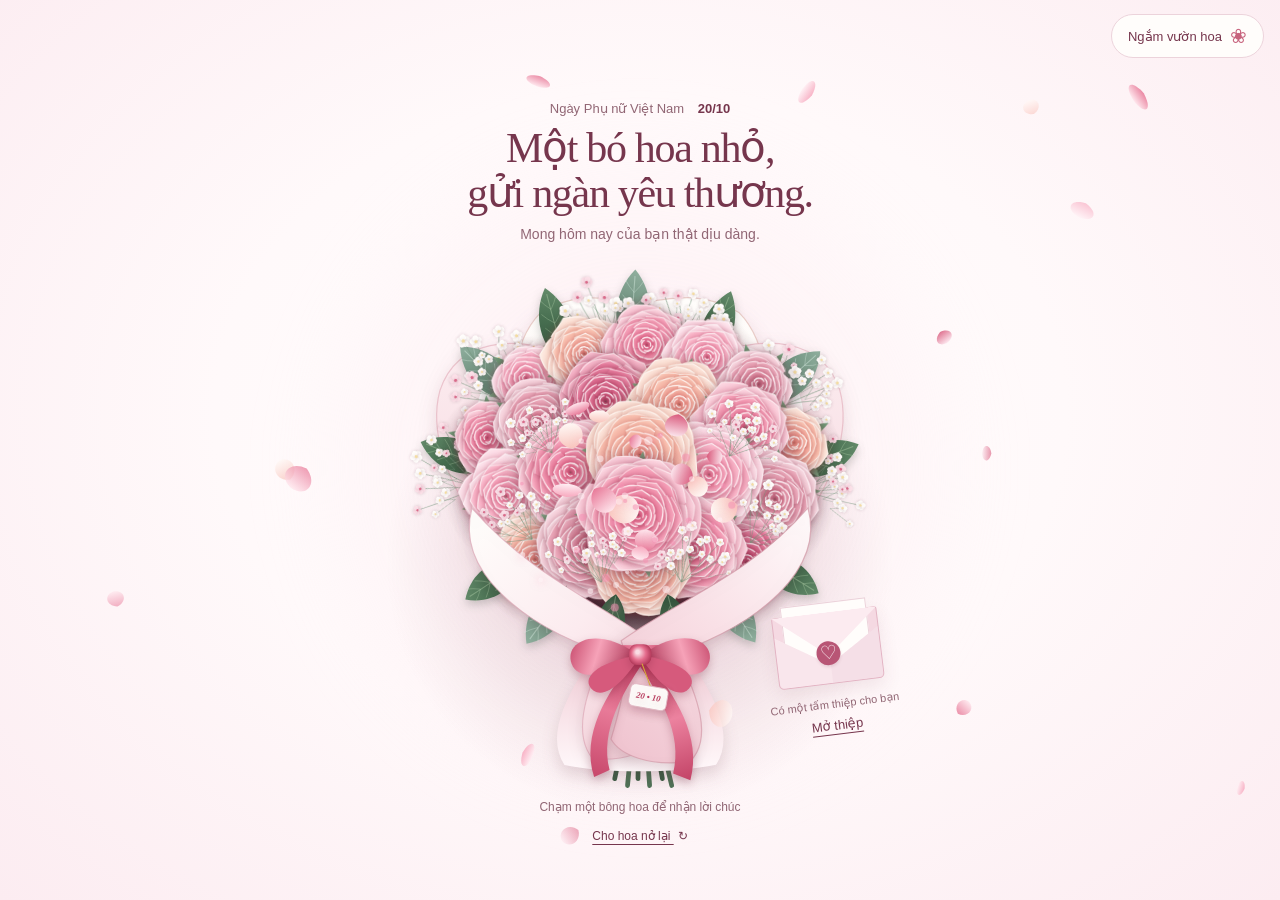
==== index.html @ ec971d17 "Them trang hoa va album" ====
<!DOCTYPE html>
<html lang="vi">
<head>
  <meta charset="UTF-8">
  <meta name="viewport" content="width=device-width, initial-scale=1.0">
  <meta name="theme-color" content="#fff8fa">
  <meta name="description" content="Một bó hoa và tấm thiệp nhỏ, gửi những lời chúc dịu dàng nhân ngày Phụ nữ Việt Nam 20/10.">
  <title>Một bó hoa dành tặng bạn · 20/10</title>
  <link rel="stylesheet" href="./style.css">
  <script src="./script.js" defer></script>
  <script src="./card.js" defer></script>
  <script src="./album.js" defer></script>
</head>
<body>
  <main>
    <a class="garden-link" href="./garden.html">Ngắm vườn hoa <span aria-hidden="true">❀</span></a>
    <canvas id="ambientPetalsCanvas" aria-hidden="true"></canvas>
    <header class="greeting">
      <p class="occasion">Ngày Phụ nữ Việt Nam <span>20/10</span></p>
      <h1>Một bó hoa nhỏ,<br>gửi ngàn yêu thương.</h1>
      <p class="greeting-caption">Mong hôm nay của bạn thật dịu dàng.</p>
    </header>

    <div class="gift-layout">
      <section class="scene-column" aria-label="Hoa và những lời chúc 20/10">


        <div class="gift-visuals">
          <div class="bouquet-composition">
            <div id="bouquetStageWrapper" role="button" tabindex="0"
              aria-label="Bó hoa hồng. Nhấn Enter để nhận lời chúc; dùng phím mũi tên để chọn bông hoa."
              aria-describedby="bouquetHint">
              <canvas id="bouquetCanvas" aria-hidden="true"></canvas>
            </div>
            <button class="envelope-button" id="openCard" type="button" aria-haspopup="dialog" aria-controls="greetingCard" aria-expanded="false" hidden>
              <span class="envelope" aria-hidden="true"><span class="envelope-letter">Gửi bạn</span><span class="envelope-seal">♡</span></span>
              <span class="envelope-caption">Có một tấm thiệp cho bạn</span>
              <span class="envelope-action">Mở thiệp</span>
            </button>
          </div>

        </div>

        <footer class="scene-footer">
          <p id="bouquetHint" class="bouquet-hint">Chạm một bông hoa để nhận lời chúc</p>
          <p id="roseWish" class="rose-wish" role="status" aria-live="polite" aria-atomic="true"></p>
          <button class="text-button" id="replayBloom" type="button">Cho hoa nở lại <span aria-hidden="true">↻</span></button>
        </footer>
      </section>

      <dialog id="greetingCard" class="card-dialog" aria-labelledby="cardTitle">
        <div class="letter-paper">
          <button class="close-button" id="closeCard" type="button" aria-label="Đóng thiệp">×</button>
          <div id="cardReading">
            <div class="letter-date" aria-label="Ngày 20 tháng 10"><span>20</span><span class="date-stem" aria-hidden="true"></span><span>10</span></div>
            <p class="letter-recipient">Gửi <span id="cardRecipient">bạn</span>,</p>
            <h2 id="cardTitle">Chúc bạn một ngày<br>thật nhiều yêu thương.</h2>
            <div class="letter-flower" aria-hidden="true">❀</div>
            <p id="cardMessage" class="letter-message"></p>
            <div class="letter-signoff"><p>Với thật nhiều thương mến,</p><p id="cardSender" class="letter-signature"></p></div>
            <div class="letter-fold" aria-hidden="true"></div>
            <div class="letter-actions"><button id="viewAlbum" class="text-button" type="button" aria-controls="memoryAlbum">Xem album kỷ niệm <span aria-hidden="true">♡</span></button><button id="editCard" class="text-button" type="button" hidden disabled style="display: none">Viết lời chúc riêng <span aria-hidden="true">✎</span></button></div>
          </div>
          <form id="cardEditor" hidden>
            <p class="editor-intro">Một tấm thiệp mang lời của bạn.</p>
            <h2 id="editorTitle" class="editor-title">Viết chút yêu thương</h2>
            <label for="recipientInput">Gửi đến</label>
            <input id="recipientInput" name="recipient" maxlength="60" required autocomplete="off">
            <label for="messageInput">Lời chúc 20/10</label>
            <textarea id="messageInput" name="message" rows="7" maxlength="1500" required></textarea>
            <label for="senderInput">Người gửi</label>
            <input id="senderInput" name="sender" maxlength="60" required autocomplete="off">
            <p class="editor-hint">Lời chúc được lưu trên trình duyệt này.</p>
            <div class="editor-actions"><button class="primary-button" type="submit">Lưu lời chúc</button><button class="text-button" id="cancelEdit" type="button">Hủy</button></div>
          </form>
          <p id="cardStatus" class="card-status" role="status" aria-live="polite"></p>
        </div>
      </dialog>
    </div>
    <section id="memoryAlbum" class="memory-album" aria-labelledby="albumTitle" hidden>
      <header class="album-heading">
        <p class="album-note">Một chút kỷ niệm, dành riêng cho bạn</p>
        <h2 id="albumTitle">Những khoảnh khắc thương yêu</h2>
        <button id="toggleAlbum" class="text-button" type="button" aria-expanded="false" aria-controls="albumPhotos">Xòe album <span aria-hidden="true">♡</span></button>
        <button id="editAlbum" class="text-button" type="button" aria-expanded="false" aria-controls="albumPhotos" hidden disabled style="display: none">Thay ảnh <span aria-hidden="true">✎</span></button>
      </header>
      <p id="albumEditHint" class="album-edit-hint" hidden>Chọn ảnh từ thiết bị của bạn, tối đa 20 MB mỗi ảnh. Ảnh được lưu trên trình duyệt này, không tự gửi sang thiết bị khác.</p>
      <p id="albumStatus" class="album-status" role="status" aria-live="polite" aria-atomic="true"></p>
      <div id="albumPhotos" class="album-photos">
        <figure class="portrait-card album-card">
          <div class="portrait-photo"><img src="./1792484573149_143791436889510310_5684396453165564859_c3d81b5c82766c2d0da691052097fcc3.jpg" alt="Ảnh kỷ niệm thứ nhất của người nhận thiệp" width="2560" height="1706" decoding="async"></div>
          <figcaption><span class="portrait-dedication">Một nụ cười rất thương.</span><span class="portrait-date">Những ngày thật vui</span></figcaption>
          <div class="photo-actions" hidden>
            <button class="text-button change-photo" type="button" aria-label="Đổi ảnh thứ nhất">Đổi ảnh</button>
            <button class="text-button reset-photo" type="button" aria-label="Khôi phục ảnh thứ nhất" disabled>Ảnh ban đầu</button>
            <input class="photo-input" type="file" accept="image/*" aria-label="Chọn ảnh thứ nhất" hidden>
          </div>
        </figure>
        <figure class="portrait-card album-card">
          <div class="portrait-photo"><img src="./1792484573126_143791436889510310_5684396453165564859_e2617473b10d780e3cf9fa07b4cbc64a.jpg" alt="Ảnh kỷ niệm thứ hai của người nhận thiệp" width="930" height="1240" decoding="async" loading="lazy"></div>
          <figcaption><span class="portrait-dedication">Bình yên từ điều nhỏ.</span><span class="portrait-date">Một khoảnh khắc dịu dàng</span></figcaption>
          <div class="photo-actions" hidden>
            <button class="text-button change-photo" type="button" aria-label="Đổi ảnh thứ hai">Đổi ảnh</button>
            <button class="text-button reset-photo" type="button" aria-label="Khôi phục ảnh thứ hai" disabled>Ảnh ban đầu</button>
            <input class="photo-input" type="file" accept="image/*" aria-label="Chọn ảnh thứ hai" hidden>
          </div>
        </figure>
        <figure class="portrait-card album-card">
          <div class="portrait-photo"><img src="./1792484573165_143791436889510310_5684396453165564859_6ea7ec92d2b8ab52f98cfe31c3bd6d87.jpg" alt="Ảnh kỷ niệm thứ ba của người nhận thiệp" width="1920" height="2560" decoding="async" loading="lazy"></div>
          <figcaption><span class="portrait-dedication">Mong bạn luôn rạng rỡ.</span><span class="portrait-date">Hôm nay và cả mai sau</span></figcaption>
          <div class="photo-actions" hidden>
            <button class="text-button change-photo" type="button" aria-label="Đổi ảnh thứ ba">Đổi ảnh</button>
            <button class="text-button reset-photo" type="button" aria-label="Khôi phục ảnh thứ ba" disabled>Ảnh ban đầu</button>
            <input class="photo-input" type="file" accept="image/*" aria-label="Chọn ảnh thứ ba" hidden>
          </div>
        </figure>
      </div>
      <p class="album-footnote">Có những điều nhỏ, nhớ lại vẫn thấy vui.</p>
    </section>
    <noscript><p class="noscript-message">Bật JavaScript để ngắm hoa nở và mở thiệp 20/10 nhé.</p></noscript>
  </main>
</body>
</html>
---- style.css ----
:root {
  --paper: #fffdfb;
  --blush: #fff8fa;
  --rose: #c7637d;
  --ink: #76364d;
  --muted: #916674;
  --line: #ecd3db;
  --bouquet-size: clamp(210px, calc(100dvh - 300px), 560px);
  color: var(--ink);
  font-family: "Segoe UI", Arial, sans-serif;
  font-synthesis: none;
}
* { box-sizing: border-box; }
[hidden] { display: none !important; }
html, body { margin: 0; min-width: 320px; min-height: 100%; }
body {
  background: radial-gradient(ellipse at 50% 46%, #fffdfd 0%, #fff9fa 47%, #fcecf1 100%);
  -webkit-tap-highlight-color: transparent;
}
button, input, textarea { font: inherit; }
button { color: inherit; cursor: pointer; touch-action: manipulation; }
button:focus-visible, a:focus-visible, [tabindex]:focus-visible, input:focus-visible, textarea:focus-visible {
  outline: 2px solid var(--ink); outline-offset: 5px;
}
main {
  min-height: 100vh; min-height: 100dvh;
  display: grid; align-content: center;
  position: relative; isolation: isolate;
  padding: max(72px, calc(env(safe-area-inset-top) + 64px)) clamp(16px, 3vw, 48px) max(16px, env(safe-area-inset-bottom));
}
.garden-link {
  position: absolute; top: max(14px, env(safe-area-inset-top));
  right: max(16px, env(safe-area-inset-right)); z-index: 4;
  display: inline-flex; align-items: center; gap: 8px;
  min-height: 44px; padding: 10px 16px; border: 1px solid var(--line); border-radius: 24px;
  background: var(--paper); color: var(--ink); font-size: 13px; text-decoration: none;
}
.garden-link:hover { background: #fae7ef; }
.garden-link span { color: var(--rose); font-size: 20px; line-height: 1; }
.gift-layout {
  width: min(100%, 1040px); margin-inline: auto;
  display: grid; grid-template-columns: minmax(0, 1fr); align-items: start;
  gap: 32px clamp(28px, 4vw, 60px);
}
.scene-column { min-width: 0; display: flex; flex-direction: column; align-items: center; }
.gift-visuals {
  width: 100%; margin: 4px auto 0; display: grid; place-items: center;
}
.portrait-card {
  position: relative; min-width: 0; width: 100%; max-width: 275px;
  justify-self: center; margin: 0; padding: 10px 10px 0;
  background: var(--paper); border: 1px solid #ecd3db99;
  box-shadow: 0 14px 40px #76364d10, 0 2px 7px #76364d08;
  transform-origin: top left;
}
.portrait-photo { overflow: hidden; aspect-ratio: 3 / 4; background: #f3e4e5; }
.portrait-photo img { display: block; width: 100%; height: 100%; object-fit: cover; object-position: center; }
.portrait-card figcaption { padding: 19px 6px 20px; text-align: center; }
.portrait-dedication { display: block; font: italic clamp(16px, 1.6vw, 21px)/1.45 "Palatino Linotype", Georgia, serif; text-wrap: pretty; }
.portrait-date { display: block; color: var(--muted); margin-top: 11px; font-size: 10px; line-height: 1.6; }
main::before {
  content: ''; position: absolute; left: 50%; top: 52%; z-index: -1;
  width: min(90vw, 700px); aspect-ratio: 1;
  transform: translate(-50%, -50%); border-radius: 50%;
  background: radial-gradient(circle, rgba(252, 210, 223, .45), rgba(254, 235, 242, .16) 57%, transparent 73%);
  filter: blur(26px); pointer-events: none;
}
.greeting { width: fit-content; max-width: 100%; margin: 0 auto 8px; transform-origin: top left; position: relative; z-index: 1; text-align: center; }
.occasion { margin: 0 0 10px; font-size: 13px; color: var(--muted); }
.occasion span { margin-left: 10px; color: var(--ink); font-weight: 600; }
h1, h2, .letter-recipient { font-family: "Palatino Linotype", "Book Antiqua", Palatino, Georgia, serif; font-weight: 400; }
h1 { margin: 0; font-size: clamp(28px, 3.4vw, 42px); line-height: 1.08; letter-spacing: -1.3px; }
.greeting-caption { font-size: 14px; color: var(--muted); margin: 10px 0 0; }
.bouquet-composition {
  position: relative; min-width: 0; margin: -12px auto -8px;
  width: min(100%, var(--bouquet-size));
  transform-origin: top left;
}
#bouquetStageWrapper {
  position: relative; width: 100%; aspect-ratio: 1; border-radius: 45%;
  cursor: pointer; touch-action: manipulation;
  animation: bouquet-entrance 1.15s cubic-bezier(.16, 1, .3, 1) both;
}
#bouquetCanvas { width: 100%; height: 100%; display: block; }
.envelope-button {
  position: absolute; right: 8px; top: 66%; width: clamp(126px, 29%, 164px);
  padding: 0; border: 0; background: transparent; text-align: center;
  transform: rotate(-7deg); animation: envelope-arrival .8s cubic-bezier(.2,.8,.2,1) both;
}
.envelope {
  position: relative; display: block; width: 106px; height: 72px; margin: 0 auto 12px;
  background: #f5d9e2; border: 1px solid #e3b5c4; border-radius: 2px 2px 5px 5px;
  box-shadow: 0 8px 18px #76364d18;
}
.envelope::before {
  content: ''; position: absolute; inset: 0; z-index: 2;
  background: linear-gradient(32deg, #f9e6ec 49%, transparent 50%) left / 51% 100% no-repeat,
              linear-gradient(-32deg, #f5dfe7 49%, transparent 50%) right / 51% 100% no-repeat;
  border-radius: inherit;
}
.envelope::after {
  content: ''; position: absolute; inset: -1px -1px 0; z-index: 3;
  background: #fcebf0; clip-path: polygon(0 0, 100% 0, 50% 61%);
  transform-origin: top; transition: transform .4s ease;
}
.envelope-letter {
  position: absolute; inset: -11px 9px 9px; padding: 12px 0 0;
  background: var(--paper); border: 1px solid var(--line);
  font-family: Georgia, serif; font-style: italic; font-size: 13px;
  transition: transform .4s ease;
}
.envelope-seal {
  position: absolute; left: calc(50% - 12px); top: 28px; z-index: 4;
  width: 24px; height: 24px; border-radius: 50%; background: #b85575;
  color: #fff6f8; font: 19px/24px Georgia, serif; box-shadow: 0 2px 3px #76364d22;
}
.envelope-caption, .envelope-action { display: block; font-size: 11px; line-height: 1.5; }
.envelope-caption { color: var(--muted); }
.envelope-action { font-size: 13px; text-decoration: underline; text-underline-offset: 4px; margin-top: 3px; }
@media (hover: hover) {
  .envelope-button:hover .envelope-letter { transform: translateY(-7px); }
  .envelope-button:hover .envelope::after { transform: rotateX(35deg); }
}
.scene-footer { transform-origin: top left; width: min(100%, 540px); margin-top: 6px; text-align: center; position: relative; z-index: 1; }
.bouquet-hint { font-size: 12px; color: var(--muted); margin: 0; }
.rose-wish { font: italic 17px/1.6 Georgia, serif; margin: 6px auto 2px; max-width: 440px; min-height: 54px; text-wrap: pretty; }
.rose-wish:empty { min-height: 0; margin: 0; }
.rose-wish.is-new { animation: wish-arrival .4s ease both; }
.text-button { border: 0; background: transparent; padding: 12px 8px; font-size: 12px; text-decoration: underline; text-underline-offset: 4px; }
.text-button span { display: inline-block; margin-left: 4px; text-decoration: none; }
#replayBloom { margin-top: 3px; }
#ambientPetalsCanvas { position: fixed; inset: 0; width: 100%; height: 100%; display: block; pointer-events: none; z-index: 2; }
.card-dialog {
  position: relative; z-index: 3; inset: auto; justify-self: center; align-self: start;
  width: min(100%, 620px); min-width: 0; max-width: none; max-height: none; margin: 0;
  padding: 0; border: 0; border-radius: 5px; color: var(--ink);
  background: var(--paper); box-shadow: 0 20px 70px #76364d14, 0 2px 8px #76364d0d;
  overflow: visible; scroll-margin-block: 24px;
}
.card-dialog[open] { animation: letter-open .45s .4s cubic-bezier(.16,1,.3,1) both; }
.letter-paper { position: relative; padding: 18px 30px 10px; background: linear-gradient(90deg, transparent 49.7%, #eedde33b 50%, transparent 50.3%), var(--paper); }
.letter-paper::before { content: ''; position: absolute; inset: 10px; border: 1px solid #ecd3db99; border-radius: 2px; pointer-events: none; }
.close-button { position: absolute; right: 15px; top: 14px; z-index: 1; width: 36px; height: 36px; background: transparent; border: 0; border-radius: 50%; font-size: 25px; font-weight: 300; }
.close-button:hover { background: #f9eaf0; }
.letter-date { display: flex; align-items: center; justify-content: center; gap: 13px; font: 28px/1.1 Georgia, serif; color: var(--rose); margin: 0 0 10px; }
.date-stem { width: 1px; height: 32px; background: var(--line); transform: rotate(25deg); }
.letter-recipient { margin: 0 0 10px; font-size: 19px; overflow-wrap: anywhere; }
#cardTitle { margin: 0; font-size: 31px; line-height: 1.2; letter-spacing: -.6px; }
.letter-flower { text-align: center; font: 29px/1 Georgia, serif; color: var(--rose); margin: 6px 0 8px; }
.letter-message { white-space: pre-wrap; overflow-wrap: anywhere; font-size: 14px; line-height: 1.65; margin: 0; }
.message-paragraph { display: block; }
.message-paragraph + .message-paragraph { margin-top: 12px; }
.letter-signoff { margin-top: 10px; text-align: right; }
.letter-signoff > p:first-child { margin: 0 0 3px; font-size: 12px; color: var(--muted); }
.letter-signature { font: italic 23px/1.4 "Palatino Linotype", Georgia, serif; margin: 0; overflow-wrap: anywhere; }
.letter-fold { height: 1px; margin: 8px -30px 2px; background: #ecd3db77; box-shadow: 0 1px 2px #76364d08; }
.letter-actions { text-align: center; }
.letter-actions .text-button { padding-block: 8px; }
.card-status { font-size: 12px; color: var(--muted); text-align: center; margin: 0; line-height: 1.6; }
.card-status:not(:empty) { padding: 8px 0; }
.editor-intro { margin: 10px 0; font-size: 12px; color: var(--muted); }
.editor-title { font-size: 27px; line-height: 1.2; margin: 0 0 26px; }
#cardEditor label { display: block; font-size: 13px; margin: 18px 0 8px; }
#cardEditor input, #cardEditor textarea { width: 100%; border: 1px solid #dcb8c5; border-radius: 5px; background: #fff9fb; color: var(--ink); padding: 11px 12px; font-size: 14px; line-height: 1.6; }
#cardEditor textarea { resize: vertical; min-height: 150px; }
.editor-hint { font-size: 11px; color: var(--muted); line-height: 1.7; margin-top: 14px; }
.editor-actions { display: flex; align-items: center; gap: 16px; margin: 20px 0 10px; }
.primary-button { border: 1px solid var(--ink); border-radius: 5px; padding: 12px 20px; font-size: 13px; background: var(--ink); color: var(--paper); }
.noscript-message { text-align: center; font-size: 14px; }
/* The album is a second chapter, revealed only after the letter is opened. */
.memory-album {
  position: relative; z-index: 3; width: min(100%, 850px); min-width: 0;
  margin: clamp(32px, 4vw, 54px) auto 8px; text-align: center; scroll-margin-top: 32px;
  opacity: 0; transform: translateY(24px);
  transition: opacity .8s ease, transform .8s cubic-bezier(.2,.8,.2,1);
}
.memory-album.is-revealed { opacity: 1; transform: none; }
.album-heading { margin-bottom: 26px; }
.album-note { color: var(--muted); font-size: 12px; line-height: 1.7; margin: 0 0 12px; }
#albumTitle { font-size: clamp(26px, 3vw, 34px); line-height: 1.25; margin: 0 0 8px; letter-spacing: -.5px; }
.album-photos { display: grid; grid-template-columns: minmax(0, 1fr); gap: 28px; padding: 18px 18px 14px; }
.album-card { grid-area: 1 / 1; width: min(100%, 230px); max-width: none; transform-origin: center; }
.album-card:nth-child(1) { z-index: 3; transform: rotate(-3deg); }
.album-card:nth-child(2) { z-index: 2; transform: translate(12px, -6px) rotate(7deg); }
.album-card:nth-child(3) { z-index: 1; transform: translate(-12px, -10px) rotate(-9deg); }
.album-card .portrait-dedication { font-size: 17px; }
.album-card figcaption { padding: 16px 4px 18px; }
.album-card .portrait-date { margin-top: 8px; }
.album-edit-hint, .album-status { max-width: 520px; margin: 0 auto 16px; color: var(--muted); font-size: 12px; line-height: 1.7; }
.album-status:empty { display: none; }
.photo-actions { display: flex; justify-content: center; flex-wrap: wrap; gap: 0 4px; padding: 0 0 8px; }
.photo-actions .text-button { min-height: 44px; padding: 10px 6px; }
.photo-actions button:disabled { opacity: .5; cursor: default; }
.album-card[aria-busy="true"] .portrait-photo { opacity: .65; }
.memory-album.is-spread .album-photos { grid-template-columns: repeat(3, minmax(0, 1fr)); }
.memory-album.is-spread .album-card { grid-area: auto; transform: rotate(var(--photo-angle)); animation: photo-unfold .65s cubic-bezier(.2,.8,.2,1) both; }
.memory-album.is-spread .album-card:nth-child(1) { --photo-angle: -4deg; }
.memory-album.is-spread .album-card:nth-child(2) { --photo-angle: 2deg; animation-delay: .13s; }
.memory-album.is-spread .album-card:nth-child(3) { --photo-angle: -2deg; animation-delay: .26s; }
.album-footnote { margin: 22px 0 0; color: var(--muted); font: italic 15px/1.7 Georgia, serif; }
@keyframes photo-unfold {
  from { opacity: 0; transform: translateY(22px) rotate(0); }
  to { opacity: 1; transform: translateY(0) rotate(var(--photo-angle)); }
}
@media (min-width: 1100px) {
  body.card-open .gift-layout { grid-template-columns: minmax(0, 1fr) minmax(400px, 470px); align-items: center; }
  body.card-open .bouquet-composition { width: min(100%, var(--bouquet-size)); }
  body.card-open .envelope-button { right: 0; width: 126px; }
  body.card-open .envelope { width: 88px; height: 60px; }
  body.card-open .envelope-seal { top: 22px; }
  body.card-open .envelope-caption { font-size: 10px; }
  body.card-open .envelope-action { font-size: 12px; }
  body.card-open .card-dialog { width: 100%; }
}
@media (min-width: 601px) and (max-width: 1099px) {
  body.card-open .bouquet-composition { width: min(100%, var(--bouquet-size)); }
}
@media (max-width: 600px) {
  .occasion { font-size: 12px; margin-bottom: 8px; }
  .greeting { margin-bottom: 6px; }
  .greeting-caption { font-size: 12px; margin-top: 8px; }
  .gift-visuals { margin-top: 2px; }
  .bouquet-composition { margin-top: 0; margin-bottom: 4px; width: min(100%, var(--bouquet-size)); }
  .envelope-button { right: 6px; top: 68%; width: 130px; }
  .envelope { width: 88px; height: 60px; margin-bottom: 9px; }
  .envelope-seal { top: 22px; }
  .envelope-caption { font-size: 10px; }
  .envelope-action { font-size: 12px; }
  .rose-wish { font-size: 16px; padding: 0 10px; }
  .letter-paper { padding: 18px 24px 10px; }
  .letter-fold { margin-left: -24px; margin-right: -24px; }
  #cardTitle { font-size: 29px; }
  .memory-album.is-spread .album-photos { grid-template-columns: minmax(0, 1fr); gap: 32px; }
}
@keyframes bouquet-entrance { from { opacity: 0; transform: translateY(18px) scale(.92); } to { opacity: 1; transform: translateY(0) scale(1); } }
@keyframes envelope-arrival { from { opacity: 0; transform: translateY(14px) rotate(-12deg); } to { opacity: 1; transform: translateY(0) rotate(-7deg); } }
@keyframes letter-open { from { opacity: 0; transform: translateY(16px); } to { opacity: 1; transform: translateY(0); } }
@keyframes wish-arrival { from { opacity: 0; transform: translateY(5px); } to { opacity: 1; transform: translateY(0); } }
@media (prefers-reduced-motion: reduce) {
  *, *::before, *::after { animation: none !important; transition: none !important; scroll-behavior: auto !important; }
}

/* A portrait in the middle, with landscape frames on either side. */
.album-card:nth-child(1) .portrait-photo,
.album-card:nth-child(3) .portrait-photo { aspect-ratio: 3 / 2; }
.album-card .portrait-photo img { object-fit: contain; }
.memory-album.is-spread .album-photos { align-items: center; }
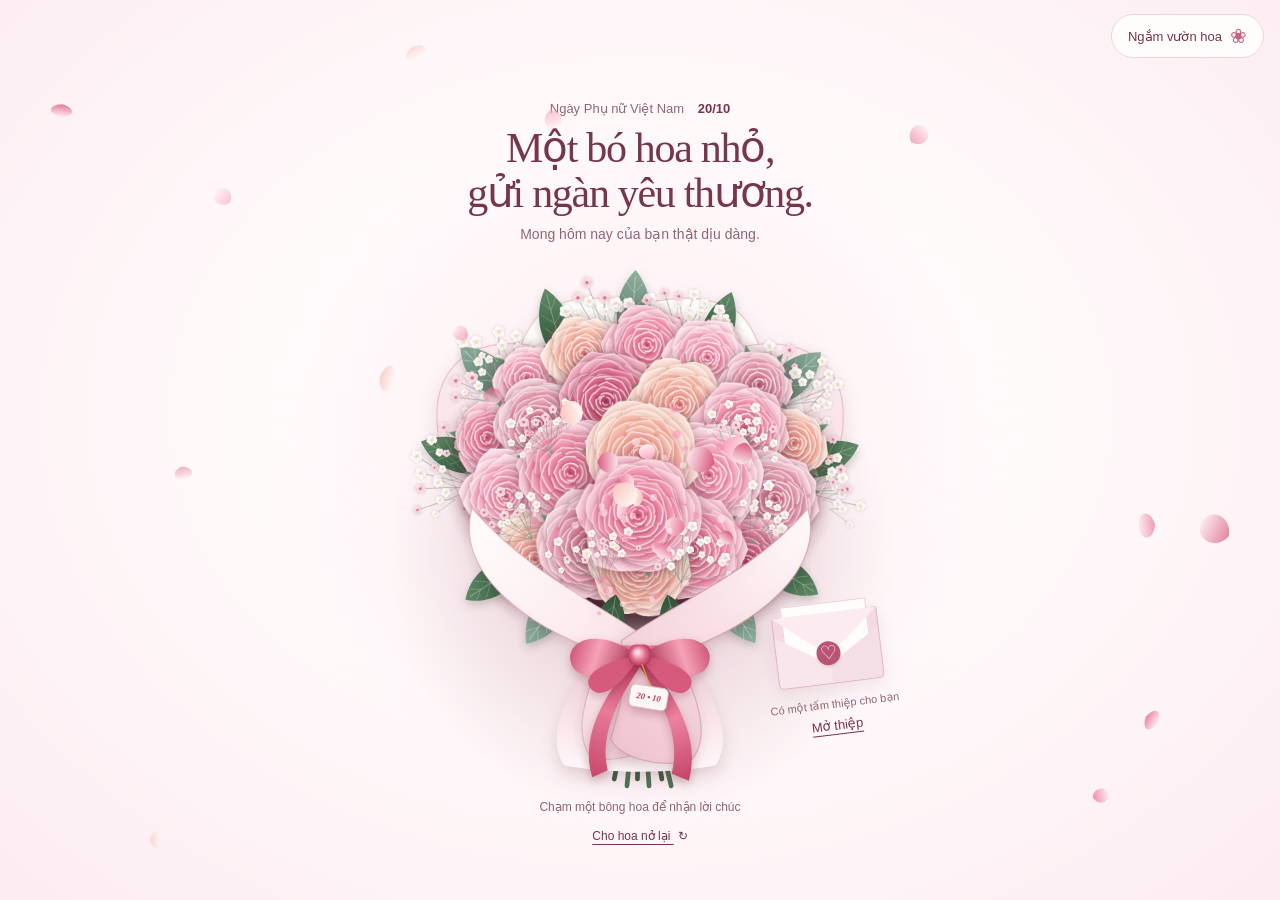
==== commit e1c76c4a: "Cap nhat loi gui den phu nu trong nha Quoc Anh" ====
--- a/index.html
+++ b/index.html
@@ -53,7 +53,7 @@
           <button class="close-button" id="closeCard" type="button" aria-label="Đóng thiệp">×</button>
           <div id="cardReading">
             <div class="letter-date" aria-label="Ngày 20 tháng 10"><span>20</span><span class="date-stem" aria-hidden="true"></span><span>10</span></div>
-            <p class="letter-recipient">Gửi <span id="cardRecipient">bạn</span>,</p>
+            <p class="letter-recipient">Gửi <span id="cardRecipient">những người phụ nữ tuyệt vời trong nhà của Quốc Anh</span>,</p>
             <h2 id="cardTitle">Chúc bạn một ngày<br>thật nhiều yêu thương.</h2>
             <div class="letter-flower" aria-hidden="true">❀</div>
             <p id="cardMessage" class="letter-message"></p>
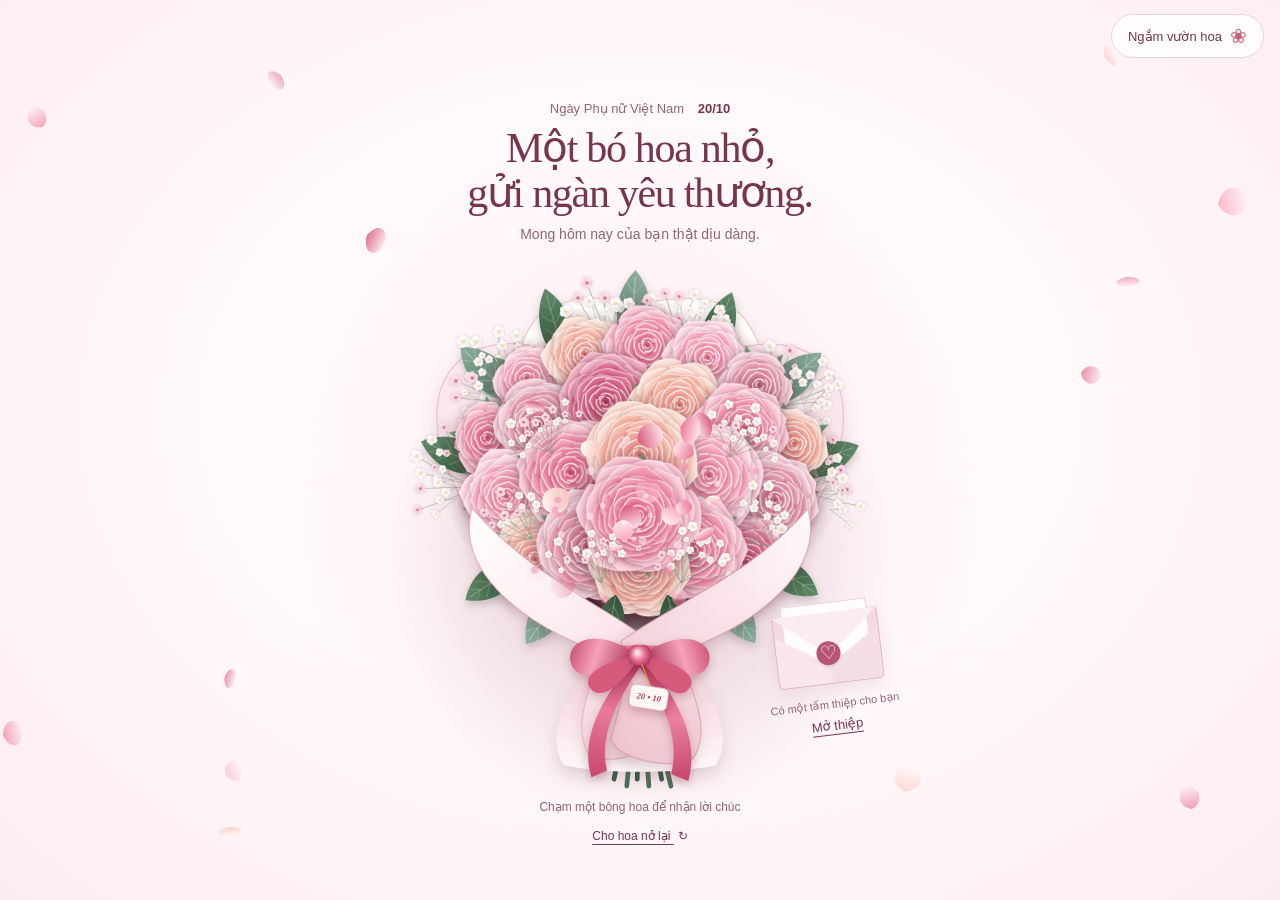
==== commit f27d18b2: "Use published greeting in read-only cards and refresh scripts" ====
--- a/index.html
+++ b/index.html
@@ -8,7 +8,7 @@
   <title>Một bó hoa dành tặng bạn · 20/10</title>
   <link rel="stylesheet" href="./style.css">
   <script src="./script.js" defer></script>
-  <script src="./card.js" defer></script>
+  <script src="./card.js?v=family-2" defer></script>
   <script src="./album.js" defer></script>
 </head>
 <body>
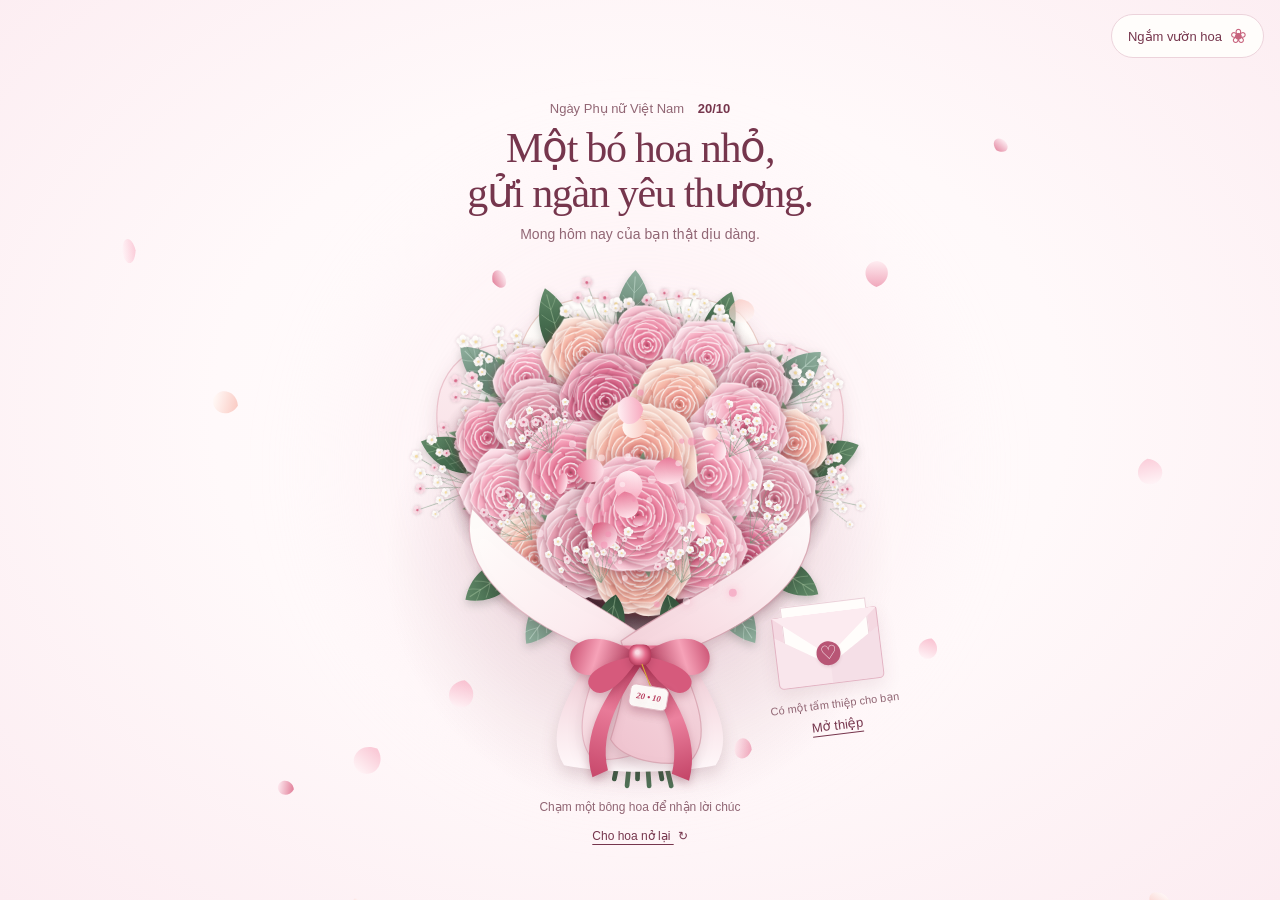
==== commit ac4573b3: "Add two family photos with a centered five-photo album" ====
--- a/index.html
+++ b/index.html
@@ -6,10 +6,10 @@
   <meta name="theme-color" content="#fff8fa">
   <meta name="description" content="Một bó hoa và tấm thiệp nhỏ, gửi những lời chúc dịu dàng nhân ngày Phụ nữ Việt Nam 20/10.">
   <title>Một bó hoa dành tặng bạn · 20/10</title>
-  <link rel="stylesheet" href="./style.css">
+  <link rel="stylesheet" href="./style.css?v=album-5">
   <script src="./script.js" defer></script>
   <script src="./card.js?v=family-2" defer></script>
-  <script src="./album.js" defer></script>
+  <script src="./album.js?v=album-5" defer></script>
 </head>
 <body>
   <main>
@@ -114,6 +114,24 @@
             <input class="photo-input" type="file" accept="image/*" aria-label="Chọn ảnh thứ ba" hidden>
           </div>
         </figure>
+        <figure class="portrait-card album-card">
+          <div class="portrait-photo"><img src="./1792485989916_143791436889510310_5684396453165564859_fb7e9a90195cc1587fd35e41bd8f4f22.jpg" alt="Ảnh kỷ niệm thứ tư của người nhận thiệp" width="1920" height="2560" decoding="async" loading="lazy"></div>
+          <figcaption><span class="portrait-dedication">Thương những phút bên nhau.</span><span class="portrait-date">Những ngày thật vui</span></figcaption>
+          <div class="photo-actions" hidden>
+            <button class="text-button change-photo" type="button" aria-label="Đổi ảnh thứ tư">Đổi ảnh</button>
+            <button class="text-button reset-photo" type="button" aria-label="Khôi phục ảnh thứ tư" disabled>Ảnh ban đầu</button>
+            <input class="photo-input" type="file" accept="image/*" aria-label="Chọn ảnh thứ tư" hidden>
+          </div>
+        </figure>
+        <figure class="portrait-card album-card">
+          <div class="portrait-photo"><img src="./1792485989940_143791436889510310_5684396453165564859_c169b201d35d4b48dc1a43abc0ec4d5c.jpg" alt="Ảnh kỷ niệm thứ năm của người nhận thiệp" width="1280" height="960" decoding="async" loading="lazy"></div>
+          <figcaption><span class="portrait-dedication">Nhà là nơi có yêu thương.</span><span class="portrait-date">Những ngày thật vui</span></figcaption>
+          <div class="photo-actions" hidden>
+            <button class="text-button change-photo" type="button" aria-label="Đổi ảnh thứ năm">Đổi ảnh</button>
+            <button class="text-button reset-photo" type="button" aria-label="Khôi phục ảnh thứ năm" disabled>Ảnh ban đầu</button>
+            <input class="photo-input" type="file" accept="image/*" aria-label="Chọn ảnh thứ năm" hidden>
+          </div>
+        </figure>
       </div>
       <p class="album-footnote">Có những điều nhỏ, nhớ lại vẫn thấy vui.</p>
     </section>
--- a/style.css
+++ b/style.css
@@ -245,3 +245,16 @@
 .album-card:nth-child(3) .portrait-photo { aspect-ratio: 3 / 2; }
 .album-card .portrait-photo img { object-fit: contain; }
 .memory-album.is-spread .album-photos { align-items: center; }
+
+/* Five photos: three above, two centered below when unfolded. */
+.album-card:nth-child(4) { z-index: 0; transform: translate(18px, -14px) rotate(10deg); }
+.album-card:nth-child(5) { z-index: 0; transform: translate(-18px, -18px) rotate(-12deg); }
+.album-card:nth-child(5) .portrait-photo { aspect-ratio: 4 / 3; }
+.memory-album.is-spread .album-photos { grid-template-columns: repeat(6, minmax(0, 1fr)); row-gap: 40px; }
+.memory-album.is-spread .album-card { grid-column: span 2; }
+.memory-album.is-spread .album-card:nth-child(4) { grid-column: 2 / span 2; --photo-angle: -2deg; animation-delay: .39s; }
+.memory-album.is-spread .album-card:nth-child(5) { grid-column: 4 / span 2; --photo-angle: 3deg; animation-delay: .52s; }
+@media (max-width: 680px) {
+  .memory-album.is-spread .album-photos { grid-template-columns: minmax(0, 1fr); }
+  .memory-album.is-spread .album-card:nth-child(n) { grid-column: 1; }
+}
